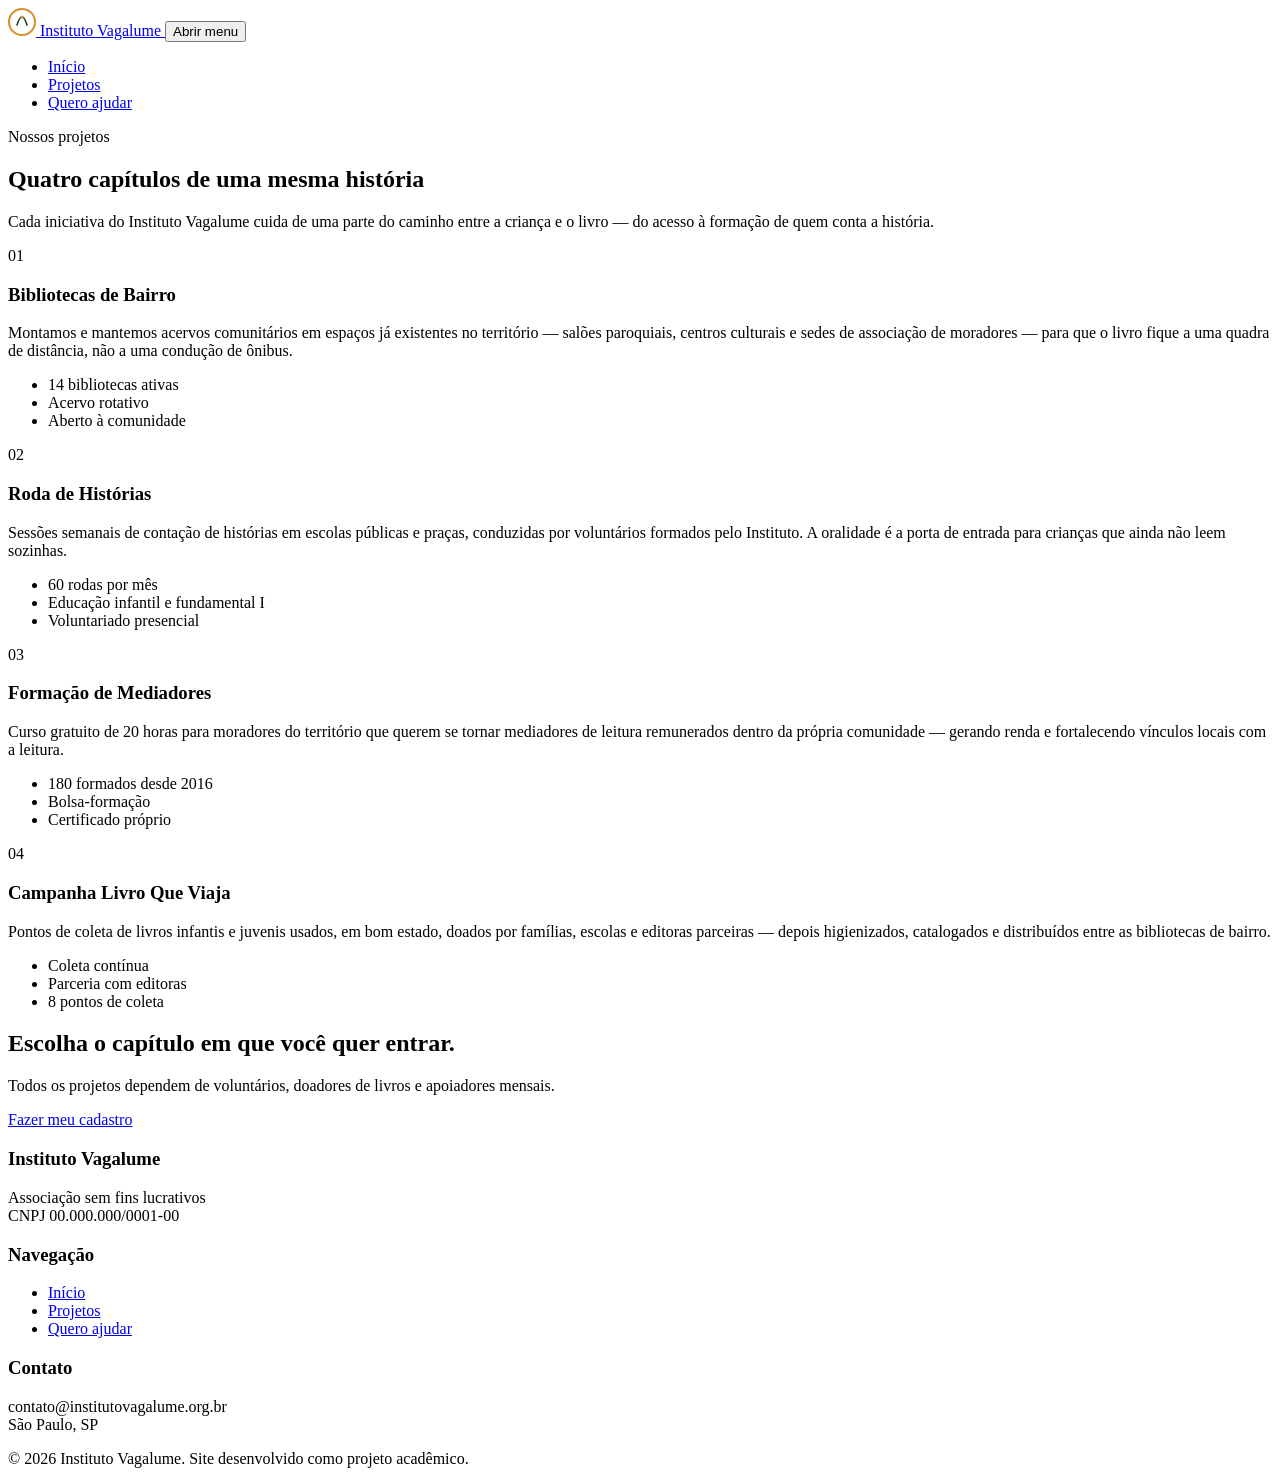
==== projetos.html @ 798ce86a "Add projetos.html for Instituto Vagalume website This file contains the HTML structure for the 'Proj" ====
<!DOCTYPE html>
<html lang="pt-BR">
<head>
  <meta charset="UTF-8">
  <meta name="viewport" content="width=device-width, initial-scale=1.0">
  <title>Projetos — Instituto Vagalume</title>
  <meta name="description" content="Conheça os quatro projetos do Instituto Vagalume: bibliotecas comunitárias, contação de histórias, formação de mediadores e doação de livros.">
  <link rel="stylesheet" href="css/styles.css">
</head>
<body>
  
  <header class="site-header">
    <div class="wrap">
      <a href="index.html" class="brand">
        <svg width="28" height="28" viewBox="0 0 28 28" fill="none" aria-hidden="true">
          <circle cx="14" cy="14" r="13" stroke="#D98F2B" stroke-width="2"/>
          <path d="M9 17c1.5-5 3.5-8 5-8s3.5 3 5 8" stroke="#1F3D2B" stroke-width="1.6" stroke-linecap="round"/>
          <circle cx="14" cy="9" r="1.6" fill="#D98F2B"/>
        </svg>
        Instituto Vagalume
      </a>

      <button class="nav-toggle" id="navToggle" aria-expanded="false" aria-controls="mainNav">
        <span></span>
        <span class="sr-only">Abrir menu</span>
      </button>

      <nav class="main-nav" id="mainNav">
        <div class="wrap">
          <ul>
            <li><a href="index.html">Início</a></li>
            <li><a href="projetos.html" aria-current="page">Projetos</a></li>
            <li><a href="cadastro.html">Quero ajudar</a></li>
          </ul>
        </div>
      </nav>
    </div>
  </header>

  <main>

    <section class="section">
      <div class="wrap">
        <div class="section-head">
          <span class="chapter-mark">Nossos projetos</span>
          <h1>Quatro capítulos de uma mesma história</h1>
          <p>Cada iniciativa do Instituto Vagalume cuida de uma parte do caminho entre a criança e o livro — do acesso à formação de quem conta a história.</p>
        </div>

        <div class="chapters">

          <article class="chapter">
            <span class="chapter-num" aria-hidden="true">01</span>
            <div>
              <h3>Bibliotecas de Bairro</h3>
              <p>
                Montamos e mantemos acervos comunitários em espaços já existentes no
                território — salões paroquiais, centros culturais e sedes de associação
                de moradores — para que o livro fique a uma quadra de distância, não a uma
                condução de ônibus.
              </p>
              <ul class="tag-list">
                <li>14 bibliotecas ativas</li>
                <li>Acervo rotativo</li>
                <li>Aberto à comunidade</li>
              </ul>
            </div>
          </article>

          <article class="chapter">
            <span class="chapter-num" aria-hidden="true">02</span>
            <div>
              <h3>Roda de Histórias</h3>
              <p>
                Sessões semanais de contação de histórias em escolas públicas e praças,
                conduzidas por voluntários formados pelo Instituto. A oralidade é a porta
                de entrada para crianças que ainda não leem sozinhas.
              </p>
              <ul class="tag-list">
                <li>60 rodas por mês</li>
                <li>Educação infantil e fundamental I</li>
                <li>Voluntariado presencial</li>
              </ul>
            </div>
          </article>

          <article class="chapter">
            <span class="chapter-num" aria-hidden="true">03</span>
            <div>
              <h3>Formação de Mediadores</h3>
              <p>
                Curso gratuito de 20 horas para moradores do território que querem se
                tornar mediadores de leitura remunerados dentro da própria comunidade —
                gerando renda e fortalecendo vínculos locais com a leitura.
              </p>
              <ul class="tag-list">
                <li>180 formados desde 2016</li>
                <li>Bolsa-formação</li>
                <li>Certificado próprio</li>
              </ul>
            </div>
          </article>

          <article class="chapter">
            <span class="chapter-num" aria-hidden="true">04</span>
            <div>
              <h3>Campanha Livro Que Viaja</h3>
              <p>
                Pontos de coleta de livros infantis e juvenis usados, em bom estado,
                doados por famílias, escolas e editoras parceiras — depois higienizados,
                catalogados e distribuídos entre as bibliotecas de bairro.
              </p>
              <ul class="tag-list">
                <li>Coleta contínua</li>
                <li>Parceria com editoras</li>
                <li>8 pontos de coleta</li>
              </ul>
            </div>
          </article>

        </div>
      </div>
    </section>

    <section class="section cta">
      <div class="wrap">
        <div class="section-head">
          <h2>Escolha o capítulo em que você quer entrar.</h2>
          <p>Todos os projetos dependem de voluntários, doadores de livros e apoiadores mensais.</p>
        </div>
        <a href="cadastro.html" class="btn btn-ghost">Fazer meu cadastro</a>
      </div>
    </section>

  </main>

  <footer class="site-footer">
    <div class="wrap">
      <div>
        <h3>Instituto Vagalume</h3>
        <p>Associação sem fins lucrativos<br>CNPJ 00.000.000/0001-00</p>
      </div>
      <div>
        <h3>Navegação</h3>
        <ul class="footer-links">
          <li><a href="index.html">Início</a></li>
          <li><a href="projetos.html">Projetos</a></li>
          <li><a href="cadastro.html">Quero ajudar</a></li>
        </ul>
      </div>
      <div>
        <h3>Contato</h3>
        <p>contato@institutovagalume.org.br<br>São Paulo, SP</p>
      </div>
    </div>
    <div class="wrap footer-bottom">
      &copy; 2026 Instituto Vagalume. Site desenvolvido como projeto acadêmico.
    </div>
  </footer>

  <script src="js/script.js"></script>
</body>
</html>
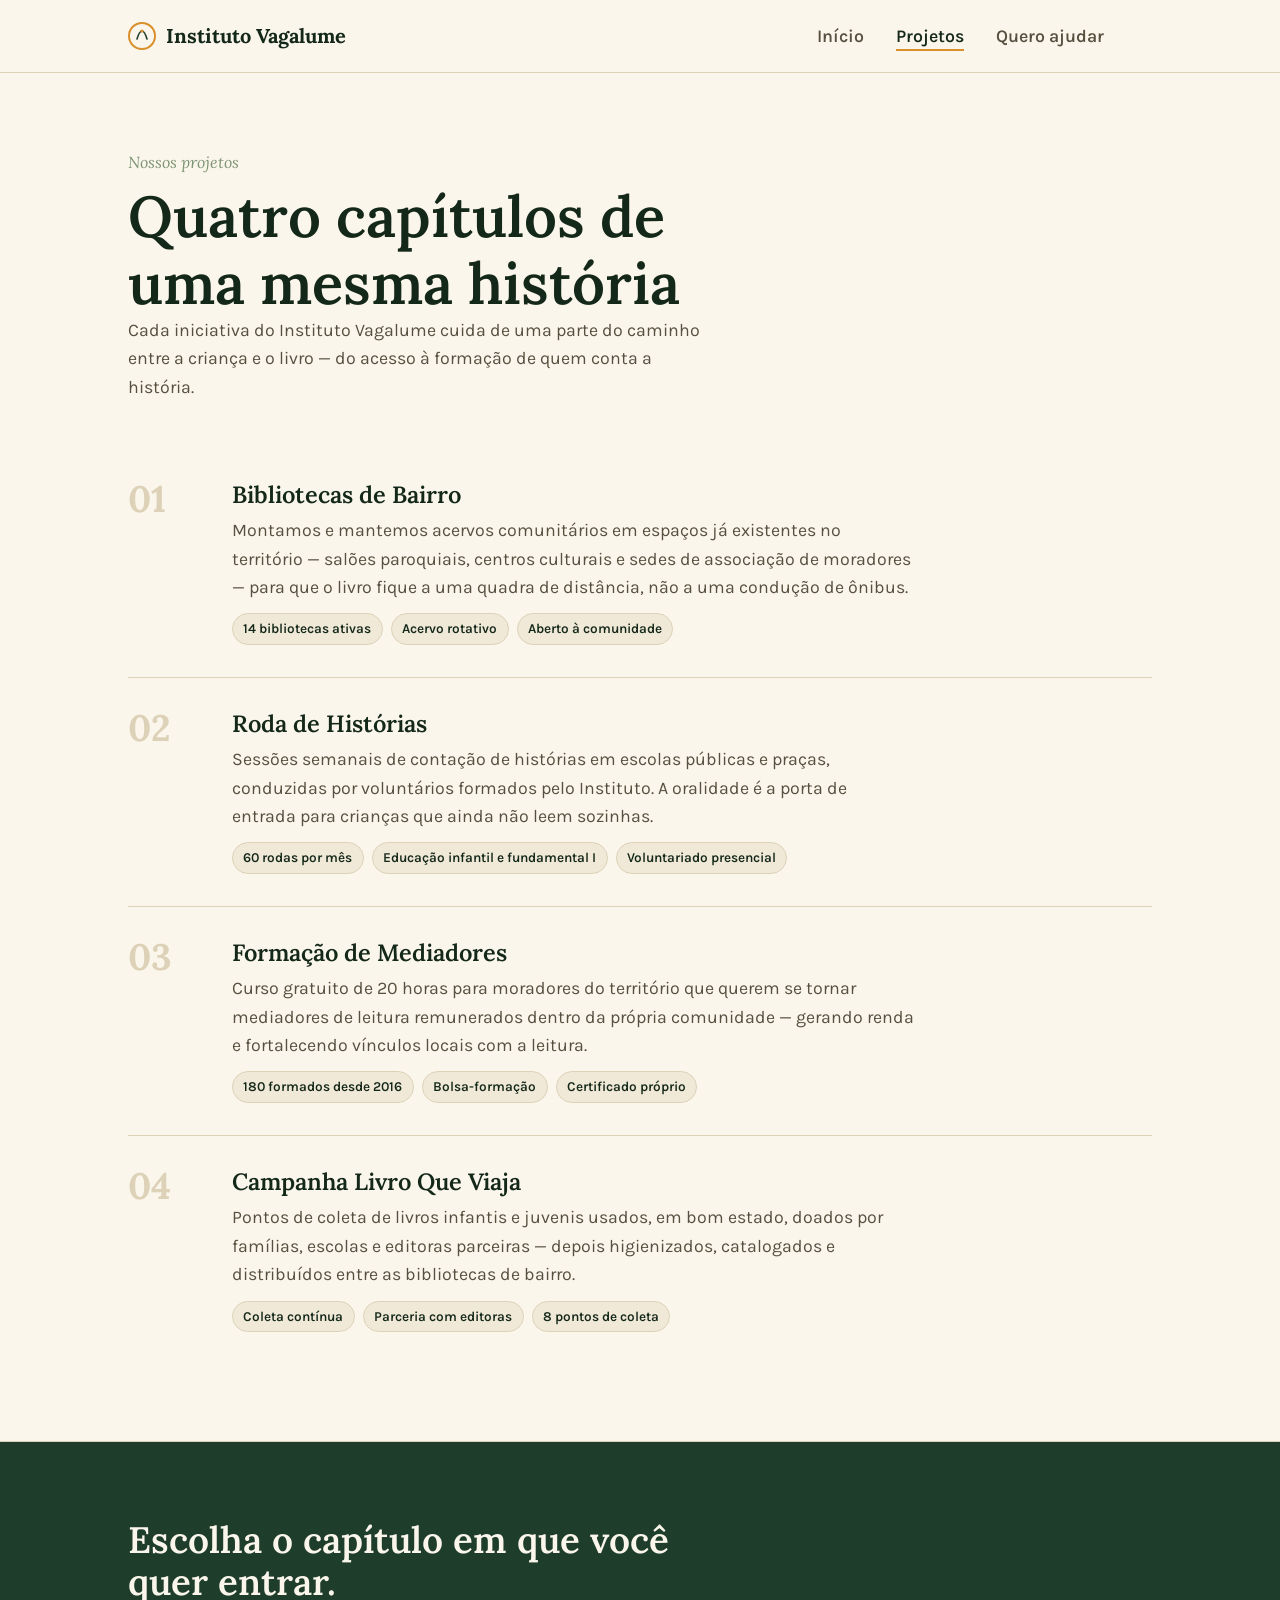
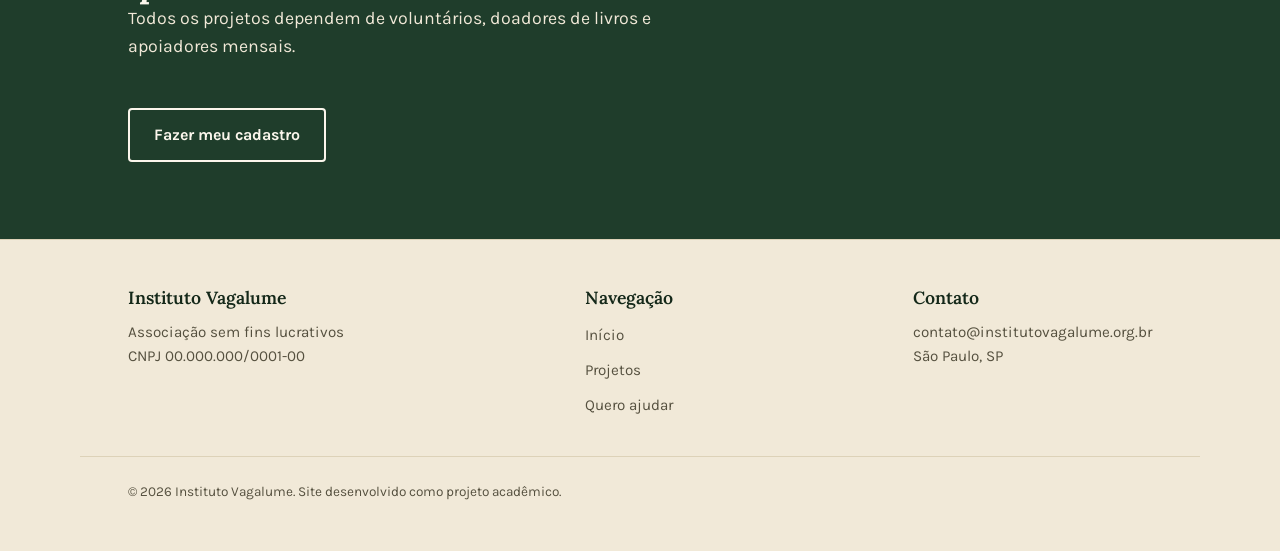
==== commit 6b99c88c: "Refactor project cards to be generated by JavaScript Removed static HTML for project cards and added" ====
--- a/projetos.html
+++ b/projetos.html
@@ -8,7 +8,7 @@
   <link rel="stylesheet" href="css/styles.css">
 </head>
 <body>
-  
+
   <header class="site-header">
     <div class="wrap">
       <a href="index.html" class="brand">
@@ -47,78 +47,14 @@
           <p>Cada iniciativa do Instituto Vagalume cuida de uma parte do caminho entre a criança e o livro — do acesso à formação de quem conta a história.</p>
         </div>
 
-        <div class="chapters">
-
-          <article class="chapter">
-            <span class="chapter-num" aria-hidden="true">01</span>
-            <div>
-              <h3>Bibliotecas de Bairro</h3>
-              <p>
-                Montamos e mantemos acervos comunitários em espaços já existentes no
-                território — salões paroquiais, centros culturais e sedes de associação
-                de moradores — para que o livro fique a uma quadra de distância, não a uma
-                condução de ônibus.
-              </p>
-              <ul class="tag-list">
-                <li>14 bibliotecas ativas</li>
-                <li>Acervo rotativo</li>
-                <li>Aberto à comunidade</li>
-              </ul>
-            </div>
-          </article>
-
-          <article class="chapter">
-            <span class="chapter-num" aria-hidden="true">02</span>
-            <div>
-              <h3>Roda de Histórias</h3>
-              <p>
-                Sessões semanais de contação de histórias em escolas públicas e praças,
-                conduzidas por voluntários formados pelo Instituto. A oralidade é a porta
-                de entrada para crianças que ainda não leem sozinhas.
-              </p>
-              <ul class="tag-list">
-                <li>60 rodas por mês</li>
-                <li>Educação infantil e fundamental I</li>
-                <li>Voluntariado presencial</li>
-              </ul>
-            </div>
-          </article>
-
-          <article class="chapter">
-            <span class="chapter-num" aria-hidden="true">03</span>
-            <div>
-              <h3>Formação de Mediadores</h3>
-              <p>
-                Curso gratuito de 20 horas para moradores do território que querem se
-                tornar mediadores de leitura remunerados dentro da própria comunidade —
-                gerando renda e fortalecendo vínculos locais com a leitura.
-              </p>
-              <ul class="tag-list">
-                <li>180 formados desde 2016</li>
-                <li>Bolsa-formação</li>
-                <li>Certificado próprio</li>
-              </ul>
-            </div>
-          </article>
-
-          <article class="chapter">
-            <span class="chapter-num" aria-hidden="true">04</span>
-            <div>
-              <h3>Campanha Livro Que Viaja</h3>
-              <p>
-                Pontos de coleta de livros infantis e juvenis usados, em bom estado,
-                doados por famílias, escolas e editoras parceiras — depois higienizados,
-                catalogados e distribuídos entre as bibliotecas de bairro.
-              </p>
-              <ul class="tag-list">
-                <li>Coleta contínua</li>
-                <li>Parceria com editoras</li>
-                <li>8 pontos de coleta</li>
-              </ul>
-            </div>
-          </article>
-
-        </div>
+        <!--
+          Os 4 cards abaixo NÃO ficam mais escritos aqui em HTML fixo.
+          Eles são gerados dinamicamente pelo JavaScript (função renderProjetos,
+          em js/script.js) a partir do array "projetos", usando .map() +
+          template literals. Este <div> só precisa do id abaixo — o
+          conteúdo é injetado em tempo de execução.
+        -->
+        <div class="chapters" id="projetosContainer"></div>
       </div>
     </section>
 
--- a/css/styles.css
+++ b/css/styles.css
@@ -0,0 +1,532 @@
+/* ===========================================================
+   Instituto Vagalume — folha de estilos principal
+   =========================================================== */
+
+@import url('https://fonts.googleapis.com/css2?family=Lora:ital,wght@0,500;0,600;0,700;1,500&family=Karla:wght@400;500;600;700&display=swap');
+
+:root {
+  /* --- Paleta --- */
+  --forest:      #1F3D2B;
+  --forest-dark: #142819;
+  --amber:       #D98F2B;
+  --amber-light: #F1C878;
+  --paper:       #FBF6EC;
+  --paper-dim:   #F1E9D8;
+  --ink:         #1B1712;
+  --ink-soft:    #55503F;
+  --sage:        #7C9473;
+  --line:        #DDD2B8;
+
+  /* --- Tipografia --- */
+  --font-display: 'Lora', Georgia, 'Times New Roman', serif;
+  --font-body: 'Karla', -apple-system, BlinkMacSystemFont, sans-serif;
+
+  /* --- Escala --- */
+  --step-1: clamp(1rem, 0.95rem + 0.2vw, 1.125rem);
+  --step-2: clamp(1.25rem, 1.15rem + 0.4vw, 1.5rem);
+  --step-3: clamp(1.75rem, 1.5rem + 1vw, 2.5rem);
+  --step-4: clamp(2.5rem, 2rem + 2vw, 4rem);
+
+  --max-text: 62ch;
+  --max-wide: 1120px;
+}
+
+* { box-sizing: border-box; }
+
+.sr-only {
+  position: absolute;
+  width: 1px; height: 1px;
+  padding: 0; margin: -1px;
+  overflow: hidden;
+  clip: rect(0, 0, 0, 0);
+  white-space: nowrap;
+  border: 0;
+}
+
+html { scroll-behavior: smooth; }
+
+body {
+  margin: 0;
+  background: var(--paper);
+  color: var(--ink);
+  font-family: var(--font-body);
+  font-size: var(--step-1);
+  line-height: 1.6;
+  -webkit-font-smoothing: antialiased;
+}
+
+img { max-width: 100%; display: block; }
+
+a { color: inherit; }
+
+h1, h2, h3 {
+  font-family: var(--font-display);
+  font-weight: 600;
+  line-height: 1.15;
+  margin: 0;
+  color: var(--forest-dark);
+}
+
+h1 { font-size: var(--step-4); }
+h2 { font-size: var(--step-3); }
+h3 { font-size: var(--step-2); }
+
+p { margin: 0 0 1em; max-width: var(--max-text); }
+
+.wrap {
+  max-width: var(--max-wide);
+  margin-inline: auto;
+  padding-inline: clamp(1.25rem, 4vw, 3rem);
+}
+
+/* --- Foco visível para acessibilidade --- */
+a:focus-visible,
+button:focus-visible,
+input:focus-visible,
+textarea:focus-visible,
+select:focus-visible {
+  outline: 3px solid var(--amber);
+  outline-offset: 2px;
+}
+
+/* ===========================================================
+   Cabeçalho / navegação
+   =========================================================== */
+
+.site-header {
+  border-bottom: 1px solid var(--line);
+  background: var(--paper);
+  position: sticky;
+  top: 0;
+  z-index: 20;
+}
+
+.site-header .wrap {
+  display: flex;
+  align-items: center;
+  justify-content: space-between;
+  min-height: 4.5rem;
+}
+
+.brand {
+  display: flex;
+  align-items: center;
+  gap: 0.6rem;
+  font-family: var(--font-display);
+  font-weight: 700;
+  font-size: 1.25rem;
+  color: var(--forest-dark);
+  text-decoration: none;
+}
+
+.brand svg { flex-shrink: 0; }
+
+.nav-toggle {
+  display: none;
+  background: none;
+  border: 1px solid var(--forest);
+  border-radius: 6px;
+  padding: 0.5rem 0.7rem;
+  cursor: pointer;
+}
+.nav-toggle span,
+.nav-toggle span::before,
+.nav-toggle span::after {
+  display: block;
+  width: 20px;
+  height: 2px;
+  background: var(--forest-dark);
+  position: relative;
+  transition: transform 0.2s ease;
+}
+.nav-toggle span::before,
+.nav-toggle span::after { content: ""; position: absolute; }
+.nav-toggle span::before { top: -6px; }
+.nav-toggle span::after { top: 6px; }
+
+.main-nav ul {
+  list-style: none;
+  display: flex;
+  gap: 2rem;
+  margin: 0;
+  padding: 0;
+}
+
+.main-nav a {
+  text-decoration: none;
+  font-weight: 600;
+  color: var(--ink-soft);
+  padding-bottom: 0.2rem;
+  border-bottom: 2px solid transparent;
+}
+.main-nav a[aria-current="page"],
+.main-nav a:hover {
+  color: var(--forest-dark);
+  border-bottom-color: var(--amber);
+}
+
+.btn {
+  display: inline-block;
+  font-family: var(--font-body);
+  font-weight: 700;
+  text-decoration: none;
+  padding: 0.75rem 1.5rem;
+  border-radius: 4px;
+  border: 2px solid transparent;
+  cursor: pointer;
+  font-size: 1rem;
+}
+.btn-primary {
+  background: var(--forest);
+  color: var(--paper);
+}
+.btn-primary:hover { background: var(--forest-dark); }
+.btn-ghost {
+  background: transparent;
+  border-color: var(--forest);
+  color: var(--forest-dark);
+}
+.btn-ghost:hover { background: var(--forest); color: var(--paper); }
+
+/* ===========================================================
+   Hero
+   =========================================================== */
+
+.hero {
+  padding-block: clamp(3rem, 8vw, 6rem);
+  border-bottom: 1px solid var(--line);
+}
+
+.hero .wrap {
+  display: grid;
+  grid-template-columns: 1.2fr 0.8fr;
+  gap: clamp(2rem, 5vw, 4rem);
+  align-items: center;
+}
+
+.hero-eyebrow {
+  font-family: var(--font-body);
+  font-weight: 700;
+  color: var(--amber);
+  font-size: 0.95rem;
+  margin-bottom: 0.75rem;
+  letter-spacing: 0.02em;
+}
+
+.hero h1 { margin-bottom: 1rem; }
+
+.hero .lead {
+  font-size: var(--step-2);
+  color: var(--ink-soft);
+  max-width: 42ch;
+}
+
+.hero-actions {
+  display: flex;
+  gap: 1rem;
+  margin-top: 1.75rem;
+  flex-wrap: wrap;
+}
+
+.hero-figure {
+  aspect-ratio: 4 / 5;
+  border-radius: 4px;
+  background: linear-gradient(160deg, var(--forest) 0%, var(--forest-dark) 100%);
+  position: relative;
+  overflow: hidden;
+}
+.hero-figure img { width: 100%; height: 100%; object-fit: cover; }
+
+/* ===========================================================
+   Seções gerais / "capítulos"
+   =========================================================== */
+
+.section {
+  padding-block: clamp(3rem, 6vw, 5rem);
+}
+
+.section + .section { border-top: 1px solid var(--line); }
+
+.section-alt { background: var(--paper-dim); }
+
+.chapter-mark {
+  font-family: var(--font-display);
+  font-style: italic;
+  color: var(--sage);
+  font-size: 1rem;
+  margin-bottom: 0.5rem;
+  display: block;
+}
+
+.section-head {
+  max-width: 52ch;
+  margin-bottom: clamp(2rem, 4vw, 3rem);
+}
+
+.section-head p { color: var(--ink-soft); }
+
+/* --- Estatísticas de impacto --- */
+.stats {
+  display: grid;
+  grid-template-columns: repeat(3, 1fr);
+  gap: 2rem;
+}
+.stat dt {
+  font-family: var(--font-display);
+  font-size: var(--step-3);
+  color: var(--forest);
+  font-weight: 700;
+}
+.stat dd {
+  margin: 0.25rem 0 0;
+  color: var(--ink-soft);
+  font-weight: 600;
+}
+
+/* --- Capítulos / projetos --- */
+.chapters { display: flex; flex-direction: column; }
+
+.chapter {
+  display: grid;
+  grid-template-columns: 5rem 1fr;
+  gap: 1.5rem;
+  padding-block: 2rem;
+  border-top: 1px solid var(--line);
+}
+.chapter:first-child { border-top: none; }
+
+.chapter-num {
+  font-family: var(--font-display);
+  font-size: var(--step-3);
+  color: var(--line);
+  font-weight: 700;
+  line-height: 1;
+}
+
+.chapter h3 { margin-bottom: 0.5rem; }
+.chapter p { color: var(--ink-soft); margin-bottom: 0.75rem; }
+
+.tag-list {
+  list-style: none;
+  display: flex;
+  flex-wrap: wrap;
+  gap: 0.5rem;
+  padding: 0;
+  margin: 0;
+}
+.tag-list li {
+  font-size: 0.85rem;
+  font-weight: 600;
+  color: var(--forest-dark);
+  background: var(--paper-dim);
+  border: 1px solid var(--line);
+  padding: 0.25rem 0.65rem;
+  border-radius: 999px;
+}
+
+/* --- Citação --- */
+.quote {
+  border-left: 3px solid var(--amber);
+  padding-left: 1.5rem;
+  margin: 0;
+  font-family: var(--font-display);
+  font-style: italic;
+  font-size: var(--step-2);
+  color: var(--forest-dark);
+  max-width: 48ch;
+}
+.quote cite {
+  display: block;
+  font-family: var(--font-body);
+  font-style: normal;
+  font-weight: 700;
+  font-size: 0.9rem;
+  color: var(--ink-soft);
+  margin-top: 1rem;
+}
+
+/* --- CTA final --- */
+.cta {
+  background: var(--forest);
+  color: var(--paper);
+}
+.cta h2 { color: var(--paper); }
+.cta p { color: var(--paper-dim); }
+.cta .btn-ghost { border-color: var(--paper); color: var(--paper); }
+.cta .btn-ghost:hover { background: var(--paper); color: var(--forest-dark); }
+
+/* ===========================================================
+   Formulário de cadastro
+   =========================================================== */
+
+.form-card {
+  max-width: 680px;
+  margin-inline: auto;
+}
+
+fieldset {
+  border: none;
+  padding: 0;
+  margin: 0 0 2.5rem;
+}
+
+legend {
+  font-family: var(--font-display);
+  font-size: var(--step-2);
+  color: var(--forest-dark);
+  padding: 0;
+  margin-bottom: 1.25rem;
+  border-bottom: 1px solid var(--line);
+  padding-bottom: 0.5rem;
+  width: 100%;
+}
+
+.field {
+  margin-bottom: 1.25rem;
+}
+
+.field label {
+  display: block;
+  font-weight: 700;
+  margin-bottom: 0.4rem;
+  color: var(--ink);
+}
+
+.field .hint {
+  display: block;
+  font-size: 0.85rem;
+  color: var(--ink-soft);
+  margin-top: 0.35rem;
+}
+
+.field input,
+.field select,
+.field textarea {
+  width: 100%;
+  font-family: var(--font-body);
+  font-size: 1rem;
+  padding: 0.7rem 0.85rem;
+  border: 1px solid var(--ink-soft);
+  border-radius: 4px;
+  background: #fff;
+  color: var(--ink);
+}
+
+.field input:invalid:not(:placeholder-shown) {
+  border-color: #b3402c;
+}
+
+.field input:valid:not(:placeholder-shown) {
+  border-color: var(--sage);
+}
+
+.field-row {
+  display: grid;
+  grid-template-columns: 1fr 1fr;
+  gap: 1.25rem;
+}
+
+.radio-group,
+.checkbox-group {
+  display: flex;
+  flex-direction: column;
+  gap: 0.6rem;
+}
+.radio-group label,
+.checkbox-group label {
+  display: flex;
+  align-items: flex-start;
+  gap: 0.6rem;
+  font-weight: 500;
+  cursor: pointer;
+}
+.radio-group input,
+.checkbox-group input {
+  width: auto;
+  margin-top: 0.25rem;
+}
+
+.form-status {
+  border-radius: 4px;
+  padding: 1rem 1.25rem;
+  margin-bottom: 1.5rem;
+  font-weight: 600;
+  display: none;
+}
+.form-status.is-visible { display: block; }
+.form-status.success {
+  background: #E7EFDF;
+  color: var(--forest-dark);
+  border: 1px solid var(--sage);
+}
+.form-status.error {
+  background: #F6E3DD;
+  color: #7A2E1B;
+  border: 1px solid #C9765B;
+}
+
+/* ===========================================================
+   Rodapé
+   =========================================================== */
+
+.site-footer {
+  border-top: 1px solid var(--line);
+  padding-block: 3rem;
+  background: var(--paper-dim);
+}
+.site-footer .wrap {
+  display: flex;
+  justify-content: space-between;
+  gap: 2rem;
+  flex-wrap: wrap;
+}
+.site-footer h3 { font-size: 1.1rem; margin-bottom: 0.75rem; }
+.site-footer p, .site-footer a { color: var(--ink-soft); font-size: 0.95rem; }
+.footer-links { list-style: none; padding: 0; margin: 0; }
+.footer-links li { margin-bottom: 0.4rem; }
+.footer-links a { text-decoration: none; }
+.footer-links a:hover { color: var(--forest-dark); }
+.footer-bottom {
+  margin-top: 2rem;
+  padding-top: 1.5rem;
+  border-top: 1px solid var(--line);
+  font-size: 0.85rem;
+  color: var(--ink-soft);
+}
+
+/* ===========================================================
+   Responsivo
+   =========================================================== */
+
+@media (max-width: 860px) {
+  .hero .wrap { grid-template-columns: 1fr; }
+  .hero-figure { order: -1; max-width: 260px; margin-inline: auto; }
+  .stats { grid-template-columns: 1fr; gap: 1.5rem; }
+  .chapter { grid-template-columns: 1fr; gap: 0.5rem; }
+  .field-row { grid-template-columns: 1fr; }
+}
+
+@media (max-width: 700px) {
+  .nav-toggle { display: inline-flex; align-items: center; justify-content: center; }
+  .main-nav {
+    position: absolute;
+    top: 100%; left: 0; right: 0;
+    background: var(--paper);
+    border-bottom: 1px solid var(--line);
+    display: none;
+  }
+  .main-nav.is-open { display: block; }
+  .main-nav .wrap { padding-block: 1rem; }
+  .main-nav ul { flex-direction: column; gap: 0; }
+  .main-nav a {
+    display: block;
+    padding: 0.9rem 0;
+    border-bottom: 1px solid var(--line);
+  }
+  .site-header .wrap { position: relative; }
+}
+
+@media (prefers-reduced-motion: reduce) {
+  html { scroll-behavior: auto; }
+  * { transition: none !important; }
+}
